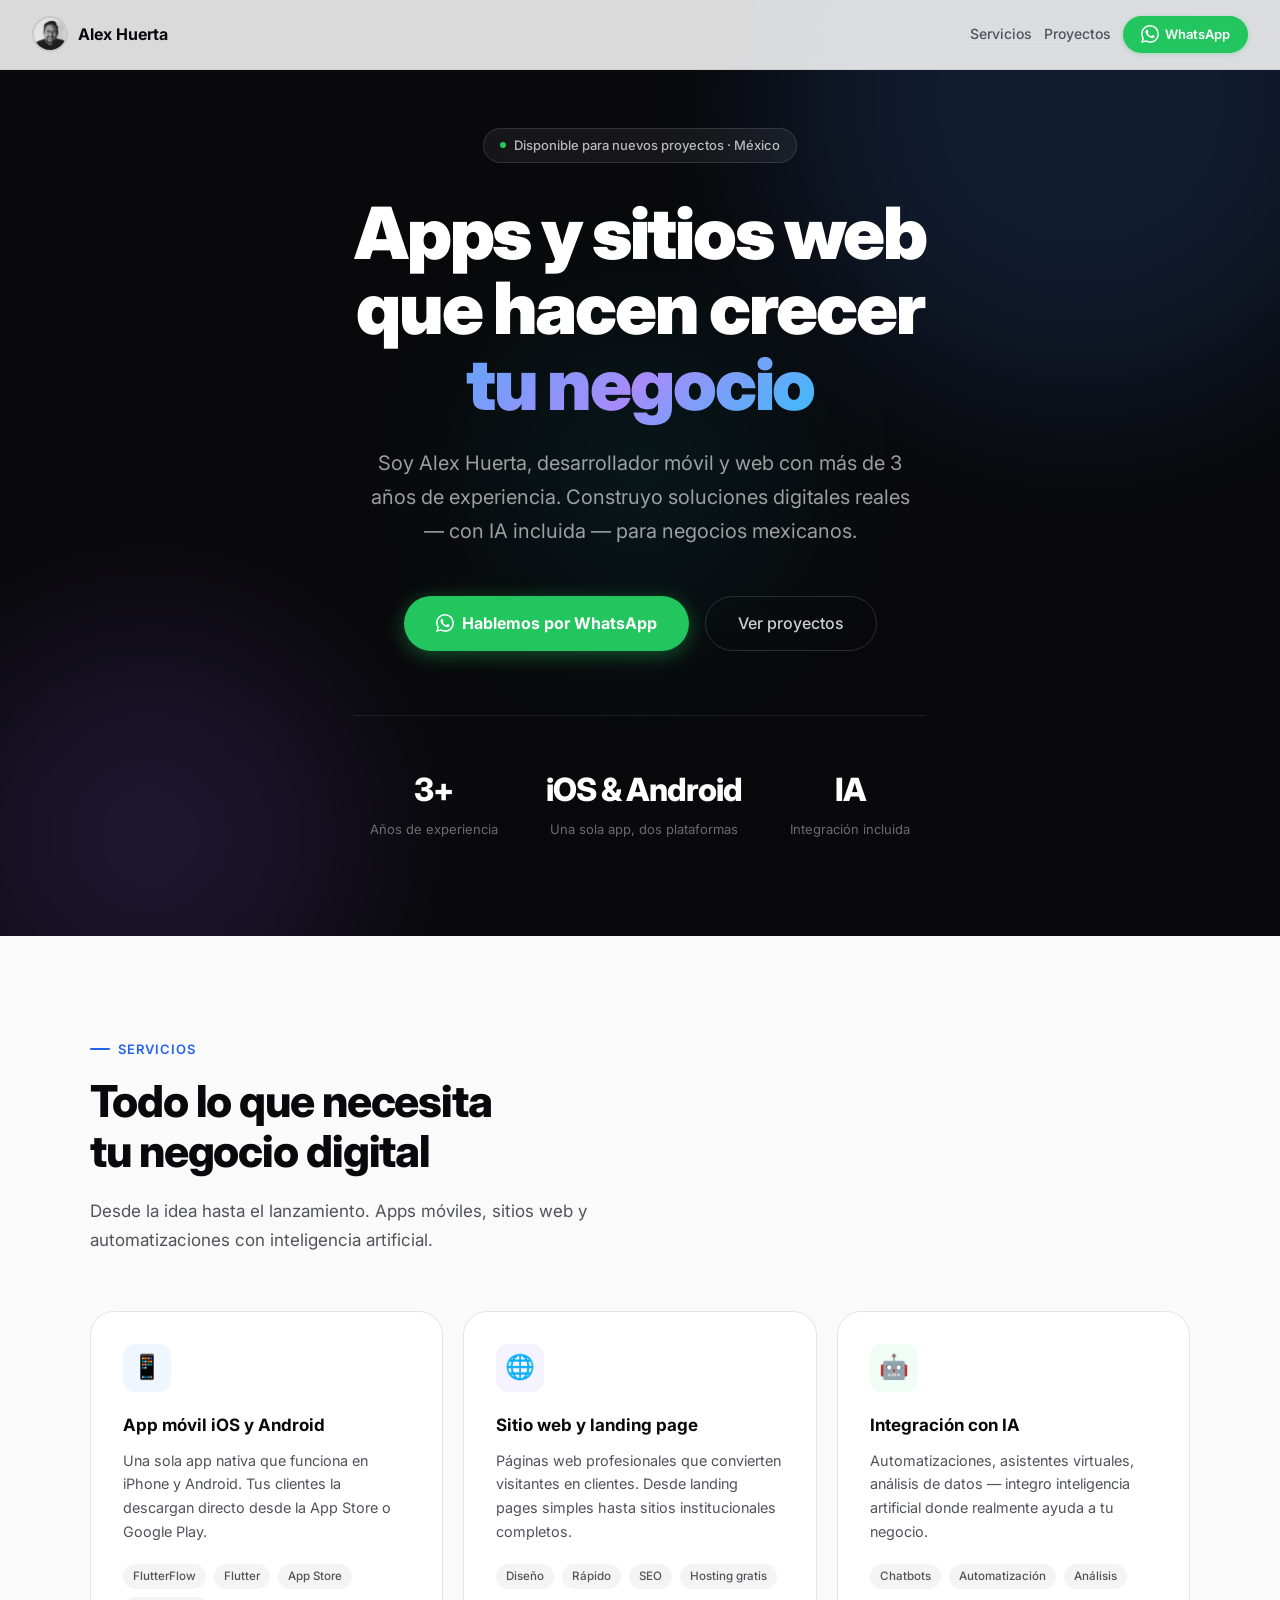
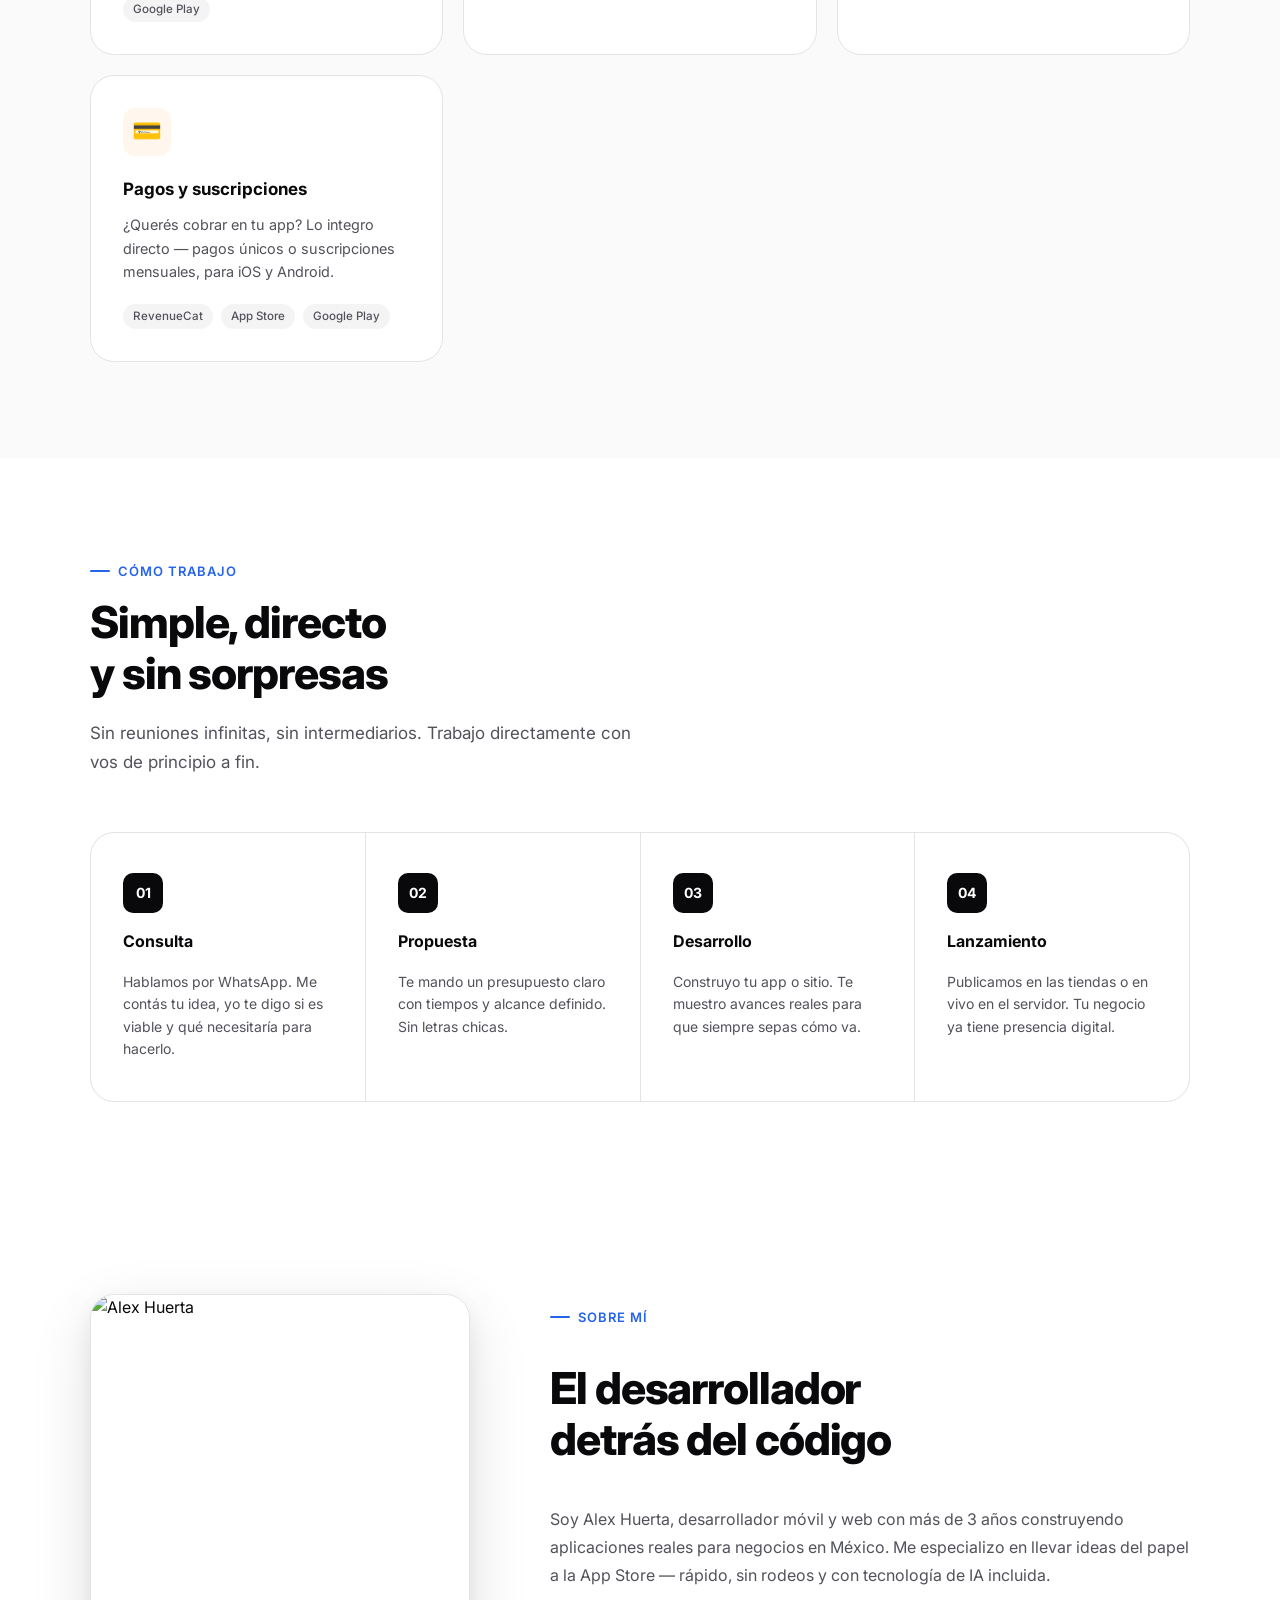
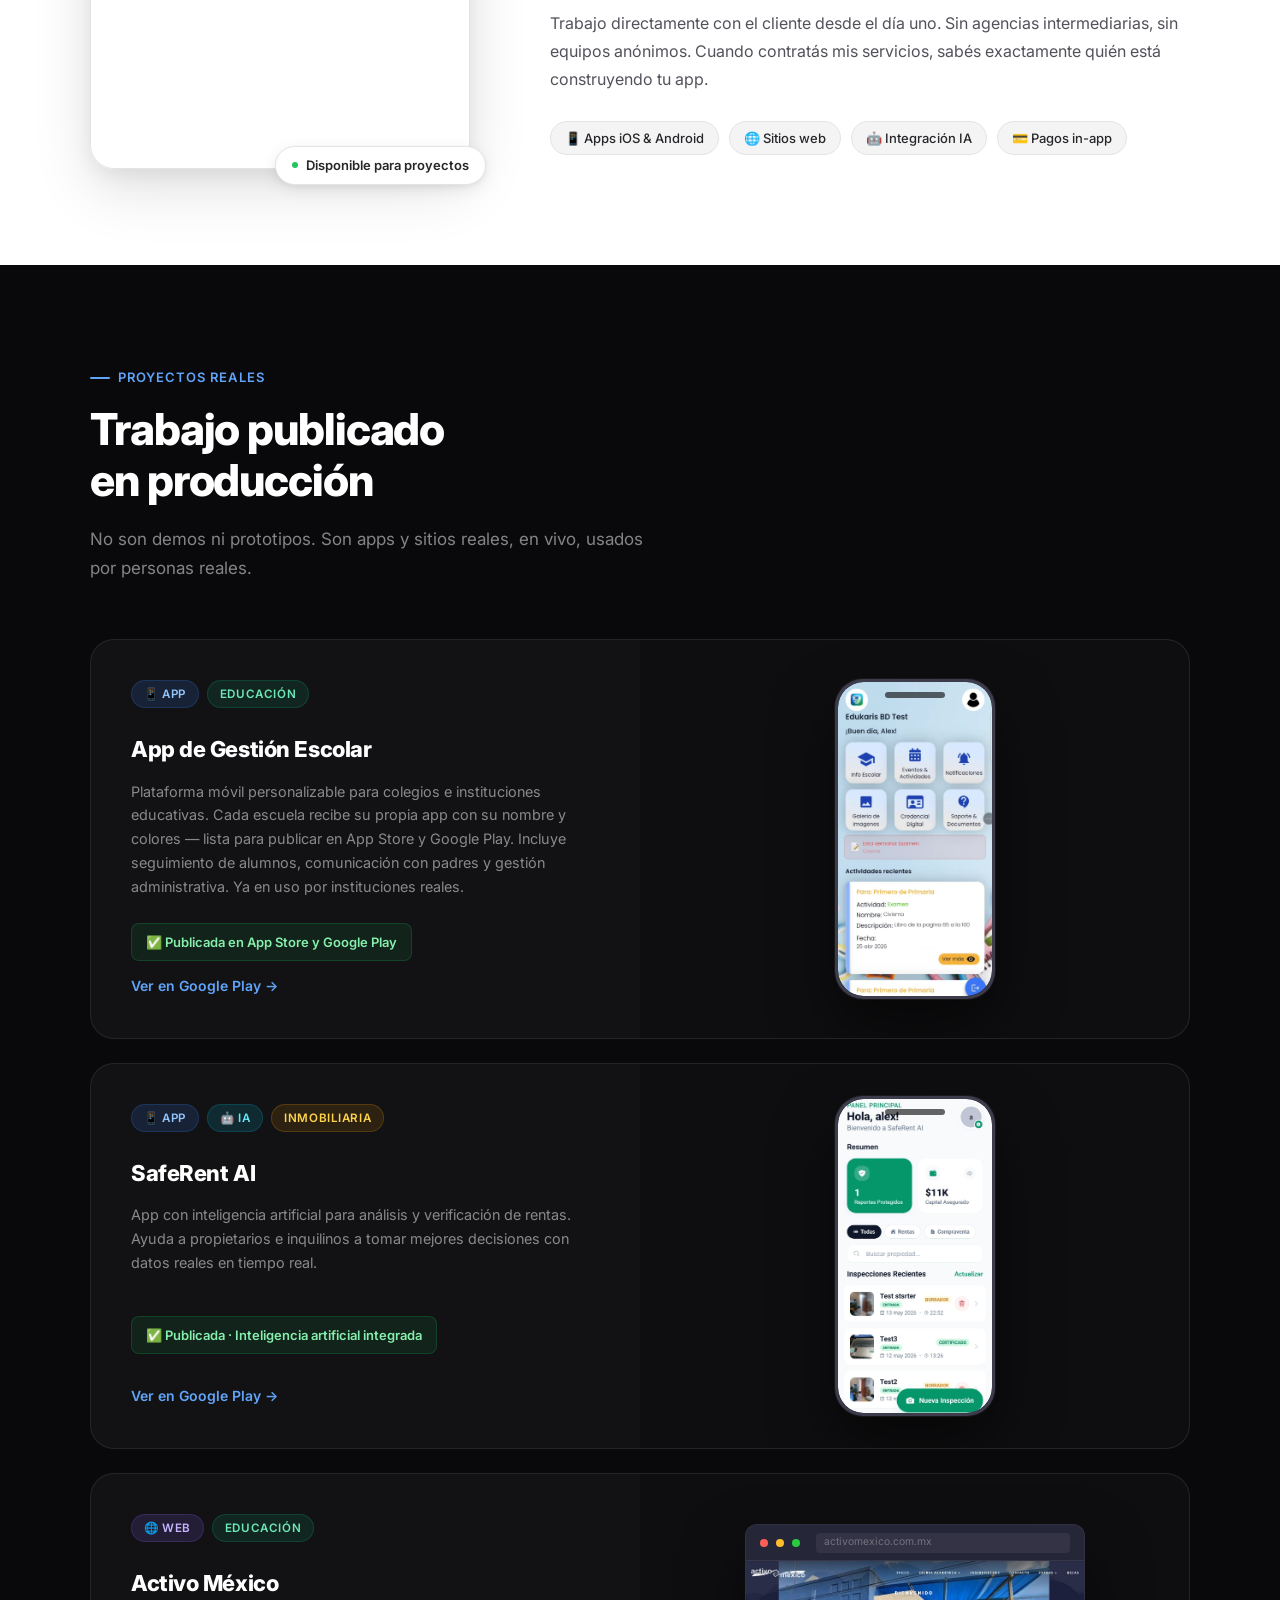
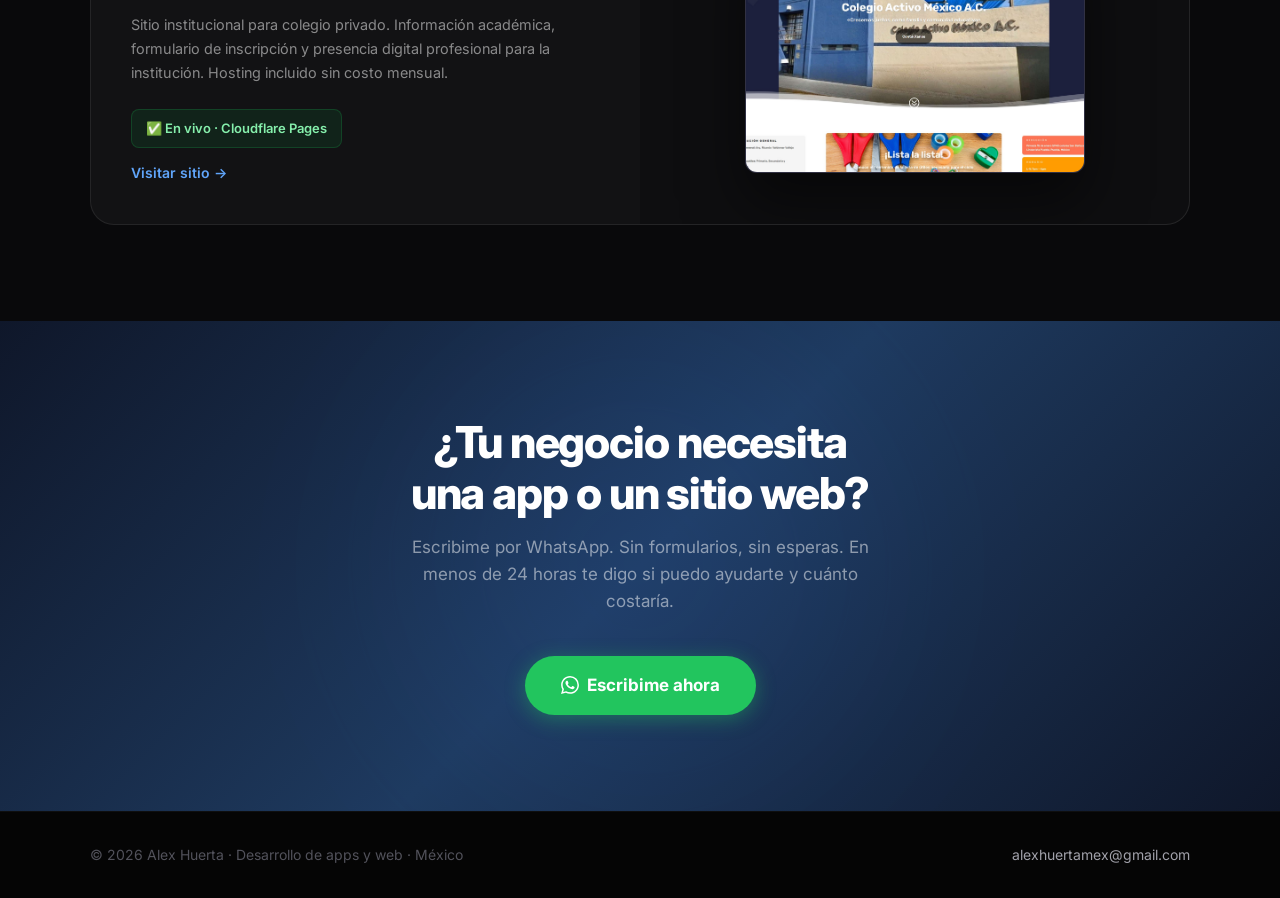
==== index.html @ 0a015691 "feat: landing page inicial" ====
<!DOCTYPE html>
<html lang="es">
<head>
  <meta charset="UTF-8">
  <meta name="viewport" content="width=device-width, initial-scale=1.0">
  <meta name="description" content="Alex Huerta — Desarrollo de apps móviles y sitios web para negocios en México. iOS, Android y web en semanas.">
  <title>Alex Huerta — Apps y Web para negocios</title>
  <link href="https://fonts.googleapis.com/css2?family=Inter:ital,wght@0,400;0,500;0,600;0,700;0,800;0,900;1,400&display=swap" rel="stylesheet">
  <style>
    *, *::before, *::after { box-sizing: border-box; margin: 0; padding: 0; }

    :root {
      --black: #09090b;
      --white: #ffffff;
      --gray-50: #fafafa;
      --gray-100: #f4f4f5;
      --gray-200: #e4e4e7;
      --gray-400: #a1a1aa;
      --gray-600: #52525b;
      --gray-800: #27272a;
      --blue: #2563eb;
      --blue-light: #3b82f6;
      --indigo: #4f46e5;
      --green: #16a34a;
      --green-light: #22c55e;
      --green-bg: #f0fdf4;
      --green-border: #bbf7d0;
      --radius-sm: 0.5rem;
      --radius: 1rem;
      --radius-lg: 1.5rem;
      --shadow-sm: 0 1px 3px rgba(0,0,0,0.06), 0 1px 2px rgba(0,0,0,0.04);
      --shadow: 0 4px 16px rgba(0,0,0,0.08), 0 2px 4px rgba(0,0,0,0.04);
      --shadow-lg: 0 20px 60px rgba(0,0,0,0.12), 0 8px 20px rgba(0,0,0,0.06);
    }

    html { scroll-behavior: smooth; }

    body {
      font-family: 'Inter', -apple-system, sans-serif;
      color: var(--black);
      background: var(--white);
      line-height: 1.6;
      -webkit-font-smoothing: antialiased;
    }

    /* ─── NAV ─── */
    nav {
      position: fixed; top: 0; left: 0; right: 0; z-index: 200;
      display: flex; justify-content: space-between; align-items: center;
      padding: 1rem 2rem;
      background: rgba(255,255,255,0.85);
      backdrop-filter: blur(20px);
      -webkit-backdrop-filter: blur(20px);
      border-bottom: 1px solid rgba(0,0,0,0.06);
      transition: box-shadow 0.3s;
    }
    nav.scrolled { box-shadow: var(--shadow); }
    .nav-brand {
      display: flex; align-items: center; gap: 0.625rem;
      text-decoration: none;
    }
    .nav-logo {
      width: 36px; height: 36px; border-radius: 50%;
      overflow: hidden; border: 2px solid rgba(0,0,0,0.08);
      flex-shrink: 0;
    }
    .nav-logo img { width: 100%; height: 100%; object-fit: cover; object-position: top center; display: block; }
    .nav-name { font-weight: 700; font-size: 1rem; color: var(--black); }
    .nav-actions { display: flex; align-items: center; gap: 0.75rem; }
    .nav-link { color: var(--gray-600); font-size: 0.875rem; font-weight: 500; text-decoration: none; }
    .nav-link:hover { color: var(--black); }
    .btn-wa {
      display: inline-flex; align-items: center; gap: 0.375rem;
      background: var(--green-light); color: white;
      padding: 0.5rem 1.125rem; border-radius: 999px;
      font-size: 0.8125rem; font-weight: 600;
      text-decoration: none; transition: all 0.2s;
      box-shadow: 0 1px 4px rgba(34,197,94,0.35);
    }
    .btn-wa:hover { background: var(--green); transform: translateY(-1px); box-shadow: 0 4px 12px rgba(34,197,94,0.4); }

    /* ─── HERO ─── */
    .hero {
      min-height: 100vh;
      display: flex; align-items: center; justify-content: center;
      padding: 8rem 2rem 6rem;
      background: var(--black);
      position: relative; overflow: hidden;
    }
    .hero-glow {
      position: absolute; border-radius: 50%; filter: blur(80px); opacity: 0.15; pointer-events: none;
    }
    .hero-glow-1 { width: 600px; height: 600px; background: #3b82f6; top: -200px; right: -100px; }
    .hero-glow-2 { width: 400px; height: 400px; background: #8b5cf6; bottom: -100px; left: -50px; }
    .hero-glow-3 { width: 300px; height: 300px; background: #06b6d4; top: 50%; left: 50%; transform: translate(-50%,-50%); opacity: 0.08; }

    .hero-inner {
      max-width: 860px; text-align: center;
      position: relative; z-index: 1;
    }
    .hero-badge {
      display: inline-flex; align-items: center; gap: 0.5rem;
      border: 1px solid rgba(255,255,255,0.12);
      background: rgba(255,255,255,0.06);
      padding: 0.375rem 1rem; border-radius: 999px;
      color: rgba(255,255,255,0.7); font-size: 0.8125rem; font-weight: 500;
      margin-bottom: 2rem; backdrop-filter: blur(10px);
    }
    .badge-dot { width: 6px; height: 6px; border-radius: 50%; background: var(--green-light); animation: pulse 2s infinite; }
    @keyframes pulse { 0%,100% { opacity: 1; } 50% { opacity: 0.4; } }

    .hero h1 {
      font-size: clamp(2.5rem, 6vw, 4.5rem);
      font-weight: 900; line-height: 1.05; letter-spacing: -0.03em;
      color: white; margin-bottom: 1.5rem;
    }
    .hero h1 .gradient-text {
      background: linear-gradient(135deg, #60a5fa 0%, #a78bfa 50%, #38bdf8 100%);
      -webkit-background-clip: text; -webkit-text-fill-color: transparent;
      background-clip: text;
    }
    .hero p {
      font-size: clamp(1rem, 2vw, 1.25rem);
      color: rgba(255,255,255,0.6); max-width: 560px; margin: 0 auto 3rem;
      line-height: 1.7;
    }
    .hero-cta {
      display: flex; gap: 1rem; justify-content: center; flex-wrap: wrap;
      margin-bottom: 4rem;
    }
    .btn-primary {
      display: inline-flex; align-items: center; gap: 0.5rem;
      background: var(--green-light); color: white;
      padding: 0.875rem 2rem; border-radius: 999px;
      font-size: 1rem; font-weight: 700;
      text-decoration: none; transition: all 0.2s;
      box-shadow: 0 4px 20px rgba(34,197,94,0.4);
    }
    .btn-primary:hover { background: var(--green); transform: translateY(-2px); box-shadow: 0 8px 30px rgba(34,197,94,0.5); }
    .btn-ghost {
      display: inline-flex; align-items: center; gap: 0.5rem;
      border: 1px solid rgba(255,255,255,0.15); color: rgba(255,255,255,0.8);
      padding: 0.875rem 2rem; border-radius: 999px;
      font-size: 1rem; font-weight: 500;
      text-decoration: none; transition: all 0.2s;
      backdrop-filter: blur(10px);
    }
    .btn-ghost:hover { border-color: rgba(255,255,255,0.4); color: white; }

    .hero-stats {
      display: flex; gap: 3rem; justify-content: center; flex-wrap: wrap;
      border-top: 1px solid rgba(255,255,255,0.08); padding-top: 3rem;
    }
    .stat { text-align: center; }
    .stat-number { font-size: 2rem; font-weight: 800; color: white; letter-spacing: -0.03em; }
    .stat-label { font-size: 0.8125rem; color: rgba(255,255,255,0.4); margin-top: 0.25rem; }

    /* ─── SECTIONS ─── */
    section { padding: 6rem 2rem; }
    .container { max-width: 1100px; margin: 0 auto; }
    .section-eyebrow {
      display: inline-flex; align-items: center; gap: 0.5rem;
      color: var(--blue); font-size: 0.8125rem; font-weight: 600;
      text-transform: uppercase; letter-spacing: 0.08em; margin-bottom: 1rem;
    }
    .section-eyebrow::before { content: ''; width: 20px; height: 2px; background: var(--blue); border-radius: 1px; }
    h2 {
      font-size: clamp(1.875rem, 3.5vw, 2.75rem);
      font-weight: 800; letter-spacing: -0.025em; line-height: 1.15;
      margin-bottom: 1.25rem; color: var(--black);
    }
    .section-lead { color: var(--gray-600); font-size: 1.0625rem; max-width: 560px; line-height: 1.7; }

    /* ─── SERVICES ─── */
    .services-bg { background: var(--gray-50); }
    .services-grid {
      display: grid; grid-template-columns: repeat(auto-fit, minmax(280px, 1fr));
      gap: 1.25rem; margin-top: 3.5rem;
    }
    .service-card {
      background: white; border: 1px solid var(--gray-200);
      border-radius: var(--radius-lg); padding: 2rem;
      transition: all 0.25s; position: relative; overflow: hidden;
    }
    .service-card::before {
      content: ''; position: absolute; top: 0; left: 0; right: 0; height: 3px;
      background: linear-gradient(90deg, var(--blue), var(--indigo));
      opacity: 0; transition: opacity 0.25s;
    }
    .service-card:hover { box-shadow: var(--shadow-lg); transform: translateY(-3px); border-color: transparent; }
    .service-card:hover::before { opacity: 1; }
    .service-icon {
      width: 48px; height: 48px; border-radius: 12px;
      display: flex; align-items: center; justify-content: center;
      font-size: 1.5rem; margin-bottom: 1.25rem;
    }
    .icon-blue { background: #eff6ff; }
    .icon-purple { background: #f5f3ff; }
    .icon-green { background: #f0fdf4; }
    .icon-orange { background: #fff7ed; }
    .service-card h3 { font-size: 1.0625rem; font-weight: 700; margin-bottom: 0.625rem; color: var(--black); }
    .service-card p { color: var(--gray-600); font-size: 0.9rem; line-height: 1.65; }
    .service-tags { display: flex; gap: 0.5rem; flex-wrap: wrap; margin-top: 1.25rem; }
    .tag {
      background: var(--gray-100); color: var(--gray-600);
      padding: 0.2rem 0.625rem; border-radius: 999px;
      font-size: 0.725rem; font-weight: 500;
    }

    /* ─── PROCESS ─── */
    .process-grid {
      display: grid; grid-template-columns: repeat(auto-fit, minmax(220px, 1fr));
      gap: 1px; background: var(--gray-200);
      border: 1px solid var(--gray-200); border-radius: var(--radius-lg);
      overflow: hidden; margin-top: 3.5rem;
    }
    .process-step {
      background: white; padding: 2.5rem 2rem;
      display: flex; flex-direction: column; gap: 1rem;
    }
    .step-number {
      width: 40px; height: 40px; border-radius: 10px;
      background: var(--black); color: white;
      display: flex; align-items: center; justify-content: center;
      font-size: 0.875rem; font-weight: 700;
    }
    .process-step h3 { font-size: 1rem; font-weight: 700; color: var(--black); }
    .process-step p { color: var(--gray-600); font-size: 0.875rem; line-height: 1.6; }

    /* ─── PROJECTS ─── */
    .projects-bg { background: var(--black); }
    .projects-bg .section-eyebrow { color: #60a5fa; }
    .projects-bg .section-eyebrow::before { background: #60a5fa; }
    .projects-bg h2 { color: white; }
    .projects-bg .section-lead { color: rgba(255,255,255,0.5); }

    .projects-grid {
      display: grid; gap: 1.5rem; margin-top: 3.5rem;
    }
    .project-card {
      background: rgba(255,255,255,0.04);
      border: 1px solid rgba(255,255,255,0.08);
      border-radius: var(--radius-lg);
      display: grid; grid-template-columns: 1fr 1fr;
      overflow: hidden; transition: all 0.3s;
      min-height: 320px;
    }
    .project-card:hover { background: rgba(255,255,255,0.06); border-color: rgba(255,255,255,0.14); transform: translateY(-2px); }
    .project-card.web { grid-template-columns: 1fr 1fr; }

    .project-info { padding: 2.5rem; display: flex; flex-direction: column; justify-content: space-between; }
    .project-meta { display: flex; gap: 0.5rem; align-items: center; margin-bottom: 1.5rem; flex-wrap: wrap; }
    .project-type {
      padding: 0.25rem 0.75rem; border-radius: 999px;
      font-size: 0.725rem; font-weight: 600; text-transform: uppercase; letter-spacing: 0.05em;
    }
    .type-app { background: rgba(59,130,246,0.15); color: #93c5fd; border: 1px solid rgba(59,130,246,0.2); }
    .type-web { background: rgba(139,92,246,0.15); color: #c4b5fd; border: 1px solid rgba(139,92,246,0.2); }
    .type-ai { background: rgba(6,182,212,0.15); color: #67e8f9; border: 1px solid rgba(6,182,212,0.2); }
    .project-info h3 { font-size: 1.375rem; font-weight: 800; color: white; margin-bottom: 0.75rem; letter-spacing: -0.02em; }
    .project-info p { color: rgba(255,255,255,0.5); font-size: 0.9rem; line-height: 1.65; flex: 1; }
    .project-result {
      display: inline-flex; align-items: center; gap: 0.5rem;
      background: rgba(22,163,74,0.12); border: 1px solid rgba(22,163,74,0.25);
      border-radius: var(--radius-sm); padding: 0.5rem 0.875rem;
      color: #86efac; font-size: 0.8125rem; font-weight: 600; margin-top: 1.5rem;
      align-self: flex-start;
    }

    /* Phone mockup */
    .mockup-container {
      display: flex; align-items: center; justify-content: center;
      padding: 2rem; background: rgba(0,0,0,0.2);
    }
    .phone-mockup {
      width: 160px; height: 320px;
      background: #1a1a2e; border-radius: 28px;
      border: 3px solid rgba(255,255,255,0.15);
      box-shadow: 0 0 0 1px rgba(255,255,255,0.05), 0 30px 60px rgba(0,0,0,0.5), inset 0 1px 0 rgba(255,255,255,0.1);
      position: relative; overflow: hidden;
    }
    .phone-notch {
      position: absolute; top: 10px; left: 50%; transform: translateX(-50%);
      width: 60px; height: 6px; background: rgba(0,0,0,0.6);
      border-radius: 3px; z-index: 2;
    }
    .phone-screen {
      width: 100%; height: 100%; border-radius: 26px;
      object-fit: cover; display: block;
    }
    .phone-screen-placeholder {
      width: 100%; height: 100%;
      background: linear-gradient(180deg, #1e3a8a 0%, #1e40af 50%, #1d4ed8 100%);
      display: flex; align-items: center; justify-content: center;
      flex-direction: column; gap: 0.5rem; color: rgba(255,255,255,0.3); font-size: 0.75rem;
    }

    .project-link {
      display: inline-flex; align-items: center;
      color: #60a5fa; font-size: 0.875rem; font-weight: 600;
      text-decoration: none; margin-top: 0.875rem;
      transition: color 0.2s;
    }
    .project-link:hover { color: #93c5fd; }
    .project-links-row { display: flex; gap: 1.25rem; flex-wrap: wrap; }

    /* Browser mockup */
    .browser-mockup {
      width: 100%; max-width: 340px;
      background: #1a1a2e; border-radius: 12px;
      border: 1px solid rgba(255,255,255,0.1);
      box-shadow: 0 30px 60px rgba(0,0,0,0.5);
      overflow: hidden;
    }
    .browser-bar {
      height: 36px; background: rgba(255,255,255,0.05);
      border-bottom: 1px solid rgba(255,255,255,0.08);
      display: flex; align-items: center; padding: 0 0.875rem; gap: 0.5rem;
    }
    .browser-dot { width: 8px; height: 8px; border-radius: 50%; }
    .browser-dot:nth-child(1) { background: #ff5f57; }
    .browser-dot:nth-child(2) { background: #ffbd2e; }
    .browser-dot:nth-child(3) { background: #28ca40; }
    .browser-url {
      flex: 1; margin-left: 0.5rem; height: 20px;
      background: rgba(255,255,255,0.06); border-radius: 4px;
      display: flex; align-items: center; padding: 0 0.5rem;
      color: rgba(255,255,255,0.3); font-size: 0.65rem;
    }
    .browser-screen {
      width: 100%; aspect-ratio: 16/10;
      object-fit: cover; display: block;
    }
    .browser-screen-placeholder {
      width: 100%; aspect-ratio: 16/10;
      background: linear-gradient(180deg, #1e3a5f 0%, #1e40af 100%);
      display: flex; align-items: center; justify-content: center;
      color: rgba(255,255,255,0.2); font-size: 0.75rem;
    }

    /* ─── CTA ─── */
    .cta-section {
      background: linear-gradient(135deg, #0f172a 0%, #1e3a5f 50%, #0f172a 100%);
      text-align: center; position: relative; overflow: hidden;
    }
    .cta-inner { position: relative; z-index: 1; }
    .cta-section h2 { color: white; margin-bottom: 1rem; }
    .cta-section p { color: rgba(255,255,255,0.5); font-size: 1.0625rem; max-width: 480px; margin: 0 auto 2.5rem; }
    .cta-glow { position: absolute; width: 500px; height: 500px; border-radius: 50%; background: #3b82f6; filter: blur(100px); opacity: 0.08; top: 50%; left: 50%; transform: translate(-50%,-50%); }

    /* ─── FOOTER ─── */
    footer {
      background: #050505; color: var(--gray-600);
      text-align: center; padding: 2rem;
      font-size: 0.875rem; border-top: 1px solid rgba(255,255,255,0.04);
    }
    footer a { color: var(--gray-400); text-decoration: none; transition: color 0.2s; }
    footer a:hover { color: white; }
    .footer-inner { display: flex; justify-content: space-between; align-items: center; max-width: 1100px; margin: 0 auto; flex-wrap: wrap; gap: 1rem; }

    /* SVG icon */
    /* ─── ABOUT ─── */
    .about-grid {
      display: grid; grid-template-columns: 380px 1fr;
      gap: 5rem; align-items: center;
    }
    .about-photo-wrap { position: relative; }
    .about-photo-frame {
      border-radius: var(--radius-lg); overflow: hidden;
      aspect-ratio: 4/5;
      box-shadow: var(--shadow-lg);
      border: 1px solid var(--gray-200);
    }
    .about-photo { width: 100%; height: 100%; object-fit: cover; object-position: top center; display: block; }
    .about-badge {
      position: absolute; bottom: -1rem; right: -1rem;
      background: white; border: 1px solid var(--gray-200);
      border-radius: 999px; padding: 0.5rem 1rem;
      font-size: 0.8125rem; font-weight: 600; color: var(--gray-800);
      box-shadow: var(--shadow);
      display: flex; align-items: center; gap: 0.5rem;
    }
    .about-content { display: flex; flex-direction: column; gap: 1.25rem; }
    .about-text { color: var(--gray-600); font-size: 1rem; line-height: 1.75; }
    .about-chips { display: flex; gap: 0.625rem; flex-wrap: wrap; margin-top: 0.5rem; }
    .chip {
      background: var(--gray-100); color: var(--gray-800);
      padding: 0.375rem 0.875rem; border-radius: 999px;
      font-size: 0.8125rem; font-weight: 500;
      border: 1px solid var(--gray-200);
    }

    .wa-icon { width: 18px; height: 18px; fill: currentColor; flex-shrink: 0; }
    .arrow-icon { width: 16px; height: 16px; }

    @media (max-width: 768px) {
      nav { padding: 0.875rem 1rem; }
      .nav-link { display: none; }
      .project-card, .project-card.web { grid-template-columns: 1fr; }
      .mockup-container { padding: 2rem; min-height: 220px; }
      .phone-mockup { width: 120px; height: 240px; }
      section { padding: 4rem 1.25rem; }
      .hero { padding: 6rem 1.25rem 4rem; }
      .hero-stats { gap: 2rem; }
      .about-grid { grid-template-columns: 1fr; gap: 2.5rem; }
      .about-photo-frame { max-width: 280px; margin: 0 auto; }
      .about-badge { right: 0; }
      .footer-inner { justify-content: center; text-align: center; }
    }
  </style>
</head>
<body>

  <!-- NAV -->
  <nav id="navbar">
    <a href="#" class="nav-brand">
      <div class="nav-logo"><img src="img/alex.JPG" alt="Alex Huerta"></div>
      <span class="nav-name">Alex Huerta</span>
    </a>
    <div class="nav-actions">
      <a href="#servicios" class="nav-link">Servicios</a>
      <a href="#proyectos" class="nav-link">Proyectos</a>
      <a href="https://wa.me/522218821082?text=Hola%20Alex%2C%20me%20interesa%20una%20app%20para%20mi%20negocio" target="_blank" class="btn-wa">
        <svg class="wa-icon" viewBox="0 0 24 24"><path d="M17.472 14.382c-.297-.149-1.758-.867-2.03-.967-.273-.099-.471-.148-.67.15-.197.297-.767.966-.94 1.164-.173.199-.347.223-.644.075-.297-.15-1.255-.463-2.39-1.475-.883-.788-1.48-1.761-1.653-2.059-.173-.297-.018-.458.13-.606.134-.133.298-.347.446-.52.149-.174.198-.298.298-.497.099-.198.05-.371-.025-.52-.075-.149-.669-1.612-.916-2.207-.242-.579-.487-.5-.669-.51-.173-.008-.371-.01-.57-.01-.198 0-.52.074-.792.372-.272.297-1.04 1.016-1.04 2.479 0 1.462 1.065 2.875 1.213 3.074.149.198 2.096 3.2 5.077 4.487.709.306 1.262.489 1.694.625.712.227 1.36.195 1.871.118.571-.085 1.758-.719 2.006-1.413.248-.694.248-1.289.173-1.413-.074-.124-.272-.198-.57-.347m-5.421 7.403h-.004a9.87 9.87 0 01-5.031-1.378l-.361-.214-3.741.982.998-3.648-.235-.374a9.86 9.86 0 01-1.51-5.26c.001-5.45 4.436-9.884 9.888-9.884 2.64 0 5.122 1.03 6.988 2.898a9.825 9.825 0 012.893 6.994c-.003 5.45-4.437 9.884-9.885 9.884m8.413-18.297A11.815 11.815 0 0012.05 0C5.495 0 .16 5.335.157 11.892c0 2.096.547 4.142 1.588 5.945L.057 24l6.305-1.654a11.882 11.882 0 005.683 1.448h.005c6.554 0 11.89-5.335 11.893-11.893a11.821 11.821 0 00-3.48-8.413z"/></svg>
        WhatsApp
      </a>
    </div>
  </nav>

  <!-- HERO -->
  <section class="hero">
    <div class="hero-glow hero-glow-1"></div>
    <div class="hero-glow hero-glow-2"></div>
    <div class="hero-glow hero-glow-3"></div>
    <div class="hero-inner">
      <div class="hero-badge">
        <span class="badge-dot"></span>
        Disponible para nuevos proyectos · México
      </div>
      <h1>
        Apps y sitios web<br>
        que hacen crecer<br>
        <span class="gradient-text">tu negocio</span>
      </h1>
      <p>Soy Alex Huerta, desarrollador móvil y web con más de 3 años de experiencia. Construyo soluciones digitales reales — con IA incluida — para negocios mexicanos.</p>
      <div class="hero-cta">
        <a href="https://wa.me/522218821082?text=Hola%20Alex%2C%20me%20interesa%20una%20app%20para%20mi%20negocio" target="_blank" class="btn-primary">
          <svg class="wa-icon" viewBox="0 0 24 24"><path d="M17.472 14.382c-.297-.149-1.758-.867-2.03-.967-.273-.099-.471-.148-.67.15-.197.297-.767.966-.94 1.164-.173.199-.347.223-.644.075-.297-.15-1.255-.463-2.39-1.475-.883-.788-1.48-1.761-1.653-2.059-.173-.297-.018-.458.13-.606.134-.133.298-.347.446-.52.149-.174.198-.298.298-.497.099-.198.05-.371-.025-.52-.075-.149-.669-1.612-.916-2.207-.242-.579-.487-.5-.669-.51-.173-.008-.371-.01-.57-.01-.198 0-.52.074-.792.372-.272.297-1.04 1.016-1.04 2.479 0 1.462 1.065 2.875 1.213 3.074.149.198 2.096 3.2 5.077 4.487.709.306 1.262.489 1.694.625.712.227 1.36.195 1.871.118.571-.085 1.758-.719 2.006-1.413.248-.694.248-1.289.173-1.413-.074-.124-.272-.198-.57-.347m-5.421 7.403h-.004a9.87 9.87 0 01-5.031-1.378l-.361-.214-3.741.982.998-3.648-.235-.374a9.86 9.86 0 01-1.51-5.26c.001-5.45 4.436-9.884 9.888-9.884 2.64 0 5.122 1.03 6.988 2.898a9.825 9.825 0 012.893 6.994c-.003 5.45-4.437 9.884-9.885 9.884m8.413-18.297A11.815 11.815 0 0012.05 0C5.495 0 .16 5.335.157 11.892c0 2.096.547 4.142 1.588 5.945L.057 24l6.305-1.654a11.882 11.882 0 005.683 1.448h.005c6.554 0 11.89-5.335 11.893-11.893a11.821 11.821 0 00-3.48-8.413z"/></svg>
          Hablemos por WhatsApp
        </a>
        <a href="#proyectos" class="btn-ghost">Ver proyectos</a>
      </div>
      <div class="hero-stats">
        <div class="stat">
          <div class="stat-number">3+</div>
          <div class="stat-label">Años de experiencia</div>
        </div>
        <div class="stat">
          <div class="stat-number">iOS & Android</div>
          <div class="stat-label">Una sola app, dos plataformas</div>
        </div>
        <div class="stat">
          <div class="stat-number">IA</div>
          <div class="stat-label">Integración incluida</div>
        </div>
      </div>
    </div>
  </section>

  <!-- SERVICES -->
  <section class="services-bg" id="servicios">
    <div class="container">
      <p class="section-eyebrow">Servicios</p>
      <h2>Todo lo que necesita<br>tu negocio digital</h2>
      <p class="section-lead">Desde la idea hasta el lanzamiento. Apps móviles, sitios web y automatizaciones con inteligencia artificial.</p>
      <div class="services-grid">
        <div class="service-card">
          <div class="service-icon icon-blue">📱</div>
          <h3>App móvil iOS y Android</h3>
          <p>Una sola app nativa que funciona en iPhone y Android. Tus clientes la descargan directo desde la App Store o Google Play.</p>
          <div class="service-tags">
            <span class="tag">FlutterFlow</span>
            <span class="tag">Flutter</span>
            <span class="tag">App Store</span>
            <span class="tag">Google Play</span>
          </div>
        </div>
        <div class="service-card">
          <div class="service-icon icon-purple">🌐</div>
          <h3>Sitio web y landing page</h3>
          <p>Páginas web profesionales que convierten visitantes en clientes. Desde landing pages simples hasta sitios institucionales completos.</p>
          <div class="service-tags">
            <span class="tag">Diseño</span>
            <span class="tag">Rápido</span>
            <span class="tag">SEO</span>
            <span class="tag">Hosting gratis</span>
          </div>
        </div>
        <div class="service-card">
          <div class="service-icon icon-green">🤖</div>
          <h3>Integración con IA</h3>
          <p>Automatizaciones, asistentes virtuales, análisis de datos — integro inteligencia artificial donde realmente ayuda a tu negocio.</p>
          <div class="service-tags">
            <span class="tag">Chatbots</span>
            <span class="tag">Automatización</span>
            <span class="tag">Análisis</span>
          </div>
        </div>
        <div class="service-card">
          <div class="service-icon icon-orange">💳</div>
          <h3>Pagos y suscripciones</h3>
          <p>¿Querés cobrar en tu app? Lo integro directo — pagos únicos o suscripciones mensuales, para iOS y Android.</p>
          <div class="service-tags">
            <span class="tag">RevenueCat</span>
            <span class="tag">App Store</span>
            <span class="tag">Google Play</span>
          </div>
        </div>
      </div>
    </div>
  </section>

  <!-- PROCESS -->
  <section>
    <div class="container">
      <p class="section-eyebrow">Cómo trabajo</p>
      <h2>Simple, directo<br>y sin sorpresas</h2>
      <p class="section-lead">Sin reuniones infinitas, sin intermediarios. Trabajo directamente con vos de principio a fin.</p>
      <div class="process-grid">
        <div class="process-step">
          <div class="step-number">01</div>
          <h3>Consulta</h3>
          <p>Hablamos por WhatsApp. Me contás tu idea, yo te digo si es viable y qué necesitaría para hacerlo.</p>
        </div>
        <div class="process-step">
          <div class="step-number">02</div>
          <h3>Propuesta</h3>
          <p>Te mando un presupuesto claro con tiempos y alcance definido. Sin letras chicas.</p>
        </div>
        <div class="process-step">
          <div class="step-number">03</div>
          <h3>Desarrollo</h3>
          <p>Construyo tu app o sitio. Te muestro avances reales para que siempre sepas cómo va.</p>
        </div>
        <div class="process-step">
          <div class="step-number">04</div>
          <h3>Lanzamiento</h3>
          <p>Publicamos en las tiendas o en vivo en el servidor. Tu negocio ya tiene presencia digital.</p>
        </div>
      </div>
    </div>
  </section>

  <!-- ABOUT -->
  <section>
    <div class="container">
      <div class="about-grid">
        <div class="about-photo-wrap">
          <div class="about-photo-frame">
            <img src="img/alex.jpg" alt="Alex Huerta" class="about-photo">
          </div>
          <div class="about-badge">
            <span class="badge-dot" style="background:#22c55e;animation:pulse 2s infinite;"></span>
            Disponible para proyectos
          </div>
        </div>
        <div class="about-content">
          <p class="section-eyebrow">Sobre mí</p>
          <h2>El desarrollador<br>detrás del código</h2>
          <p class="about-text">Soy Alex Huerta, desarrollador móvil y web con más de 3 años construyendo aplicaciones reales para negocios en México. Me especializo en llevar ideas del papel a la App Store — rápido, sin rodeos y con tecnología de IA incluida.</p>
          <p class="about-text">Trabajo directamente con el cliente desde el día uno. Sin agencias intermediarias, sin equipos anónimos. Cuando contratás mis servicios, sabés exactamente quién está construyendo tu app.</p>
          <div class="about-chips">
            <span class="chip">📱 Apps iOS & Android</span>
            <span class="chip">🌐 Sitios web</span>
            <span class="chip">🤖 Integración IA</span>
            <span class="chip">💳 Pagos in-app</span>
          </div>
        </div>
      </div>
    </div>
  </section>

  <!-- PROJECTS -->
  <section class="projects-bg" id="proyectos">
    <div class="container">
      <p class="section-eyebrow">Proyectos reales</p>
      <h2>Trabajo publicado<br>en producción</h2>
      <p class="section-lead">No son demos ni prototipos. Son apps y sitios reales, en vivo, usados por personas reales.</p>

      <div class="projects-grid">

        <!-- App Escolar -->
        <div class="project-card">
          <div class="project-info">
            <div>
              <div class="project-meta">
                <span class="project-type type-app">📱 App</span>
                <span class="project-type" style="background:rgba(16,185,129,0.12);color:#6ee7b7;border:1px solid rgba(16,185,129,0.2);">Educación</span>
              </div>
              <h3>App de Gestión Escolar</h3>
              <p>Plataforma móvil personalizable para colegios e instituciones educativas. Cada escuela recibe su propia app con su nombre y colores — lista para publicar en App Store y Google Play. Incluye seguimiento de alumnos, comunicación con padres y gestión administrativa. Ya en uso por instituciones reales.</p>
            </div>
            <div class="project-result">✅ Publicada en App Store y Google Play</div>
            <a href="https://play.google.com/store/apps/details?id=com.mycompany.activomex" target="_blank" class="project-link">Ver en Google Play →</a>
          </div>
          <div class="mockup-container">
            <div class="phone-mockup">
              <div class="phone-notch"></div>
              <img src="img/edukaris.jpeg" alt="App Gestión Escolar" class="phone-screen" onerror="this.style.display='none'; this.nextElementSibling.style.display='flex';">
              <div class="phone-screen-placeholder" style="display:none;">📱<br>App Escolar</div>
            </div>
          </div>
        </div>

        <!-- SafeRent AI -->
        <div class="project-card">
          <div class="project-info">
            <div>
              <div class="project-meta">
                <span class="project-type type-app">📱 App</span>
                <span class="project-type type-ai">🤖 IA</span>
                <span class="project-type" style="background:rgba(245,158,11,0.12);color:#fcd34d;border:1px solid rgba(245,158,11,0.2);">Inmobiliaria</span>
              </div>
              <h3>SafeRent AI</h3>
              <p>App con inteligencia artificial para análisis y verificación de rentas. Ayuda a propietarios e inquilinos a tomar mejores decisiones con datos reales en tiempo real.</p>
            </div>
            <div class="project-result">✅ Publicada · Inteligencia artificial integrada</div>
            <a href="https://play.google.com/store/apps/details?id=com.saferentai.app" target="_blank" class="project-link">Ver en Google Play →</a>
          </div>
          <div class="mockup-container">
            <div class="phone-mockup">
              <div class="phone-notch"></div>
              <img src="img/saferentai.jpeg" alt="SafeRent AI" class="phone-screen" onerror="this.style.display='none'; this.nextElementSibling.style.display='flex';">
              <div class="phone-screen-placeholder" style="display:none;">📱<br>SafeRent AI</div>
            </div>
          </div>
        </div>

        <!-- Activo México -->
        <div class="project-card web">
          <div class="project-info">
            <div>
              <div class="project-meta">
                <span class="project-type type-web">🌐 Web</span>
                <span class="project-type" style="background:rgba(16,185,129,0.12);color:#6ee7b7;border:1px solid rgba(16,185,129,0.2);">Educación</span>
              </div>
              <h3>Activo México</h3>
              <p>Sitio institucional para colegio privado. Información académica, formulario de inscripción y presencia digital profesional para la institución. Hosting incluido sin costo mensual.</p>
            </div>
            <div class="project-result">✅ En vivo · Cloudflare Pages</div>
            <a href="https://www.activomexico.com.mx/" target="_blank" class="project-link">Visitar sitio →</a>
          </div>
          <div class="mockup-container">
            <div class="browser-mockup">
              <div class="browser-bar">
                <div class="browser-dot"></div>
                <div class="browser-dot"></div>
                <div class="browser-dot"></div>
                <div class="browser-url">activomexico.com.mx</div>
              </div>
              <img src="img/webactivomex.jpeg" alt="Activo México" class="browser-screen" onerror="this.style.display='none'; this.nextElementSibling.style.display='flex';">
              <div class="browser-screen-placeholder" style="display:none;">🌐 activomexico.com.mx</div>
            </div>
          </div>
        </div>

      </div>
    </div>
  </section>

  <!-- CTA -->
  <section class="cta-section">
    <div class="cta-glow"></div>
    <div class="container cta-inner">
      <h2>¿Tu negocio necesita<br>una app o un sitio web?</h2>
      <p>Escribime por WhatsApp. Sin formularios, sin esperas. En menos de 24 horas te digo si puedo ayudarte y cuánto costaría.</p>
      <a href="https://wa.me/522218821082?text=Hola%20Alex%2C%20me%20interesa%20una%20app%20para%20mi%20negocio" target="_blank" class="btn-primary" style="font-size:1.0625rem; padding:1rem 2.25rem;">
        <svg class="wa-icon" viewBox="0 0 24 24"><path d="M17.472 14.382c-.297-.149-1.758-.867-2.03-.967-.273-.099-.471-.148-.67.15-.197.297-.767.966-.94 1.164-.173.199-.347.223-.644.075-.297-.15-1.255-.463-2.39-1.475-.883-.788-1.48-1.761-1.653-2.059-.173-.297-.018-.458.13-.606.134-.133.298-.347.446-.52.149-.174.198-.298.298-.497.099-.198.05-.371-.025-.52-.075-.149-.669-1.612-.916-2.207-.242-.579-.487-.5-.669-.51-.173-.008-.371-.01-.57-.01-.198 0-.52.074-.792.372-.272.297-1.04 1.016-1.04 2.479 0 1.462 1.065 2.875 1.213 3.074.149.198 2.096 3.2 5.077 4.487.709.306 1.262.489 1.694.625.712.227 1.36.195 1.871.118.571-.085 1.758-.719 2.006-1.413.248-.694.248-1.289.173-1.413-.074-.124-.272-.198-.57-.347m-5.421 7.403h-.004a9.87 9.87 0 01-5.031-1.378l-.361-.214-3.741.982.998-3.648-.235-.374a9.86 9.86 0 01-1.51-5.26c.001-5.45 4.436-9.884 9.888-9.884 2.64 0 5.122 1.03 6.988 2.898a9.825 9.825 0 012.893 6.994c-.003 5.45-4.437 9.884-9.885 9.884m8.413-18.297A11.815 11.815 0 0012.05 0C5.495 0 .16 5.335.157 11.892c0 2.096.547 4.142 1.588 5.945L.057 24l6.305-1.654a11.882 11.882 0 005.683 1.448h.005c6.554 0 11.89-5.335 11.893-11.893a11.821 11.821 0 00-3.48-8.413z"/></svg>
        Escribime ahora
      </a>
    </div>
  </section>

  <!-- FOOTER -->
  <footer>
    <div class="footer-inner">
      <span>© 2026 Alex Huerta · Desarrollo de apps y web · México</span>
      <a href="mailto:alexhuertamex@gmail.com">alexhuertamex@gmail.com</a>
    </div>
  </footer>

  <script>
    const navbar = document.getElementById('navbar');
    window.addEventListener('scroll', () => {
      navbar.classList.toggle('scrolled', window.scrollY > 20);
    });
  </script>

</body>
</html>
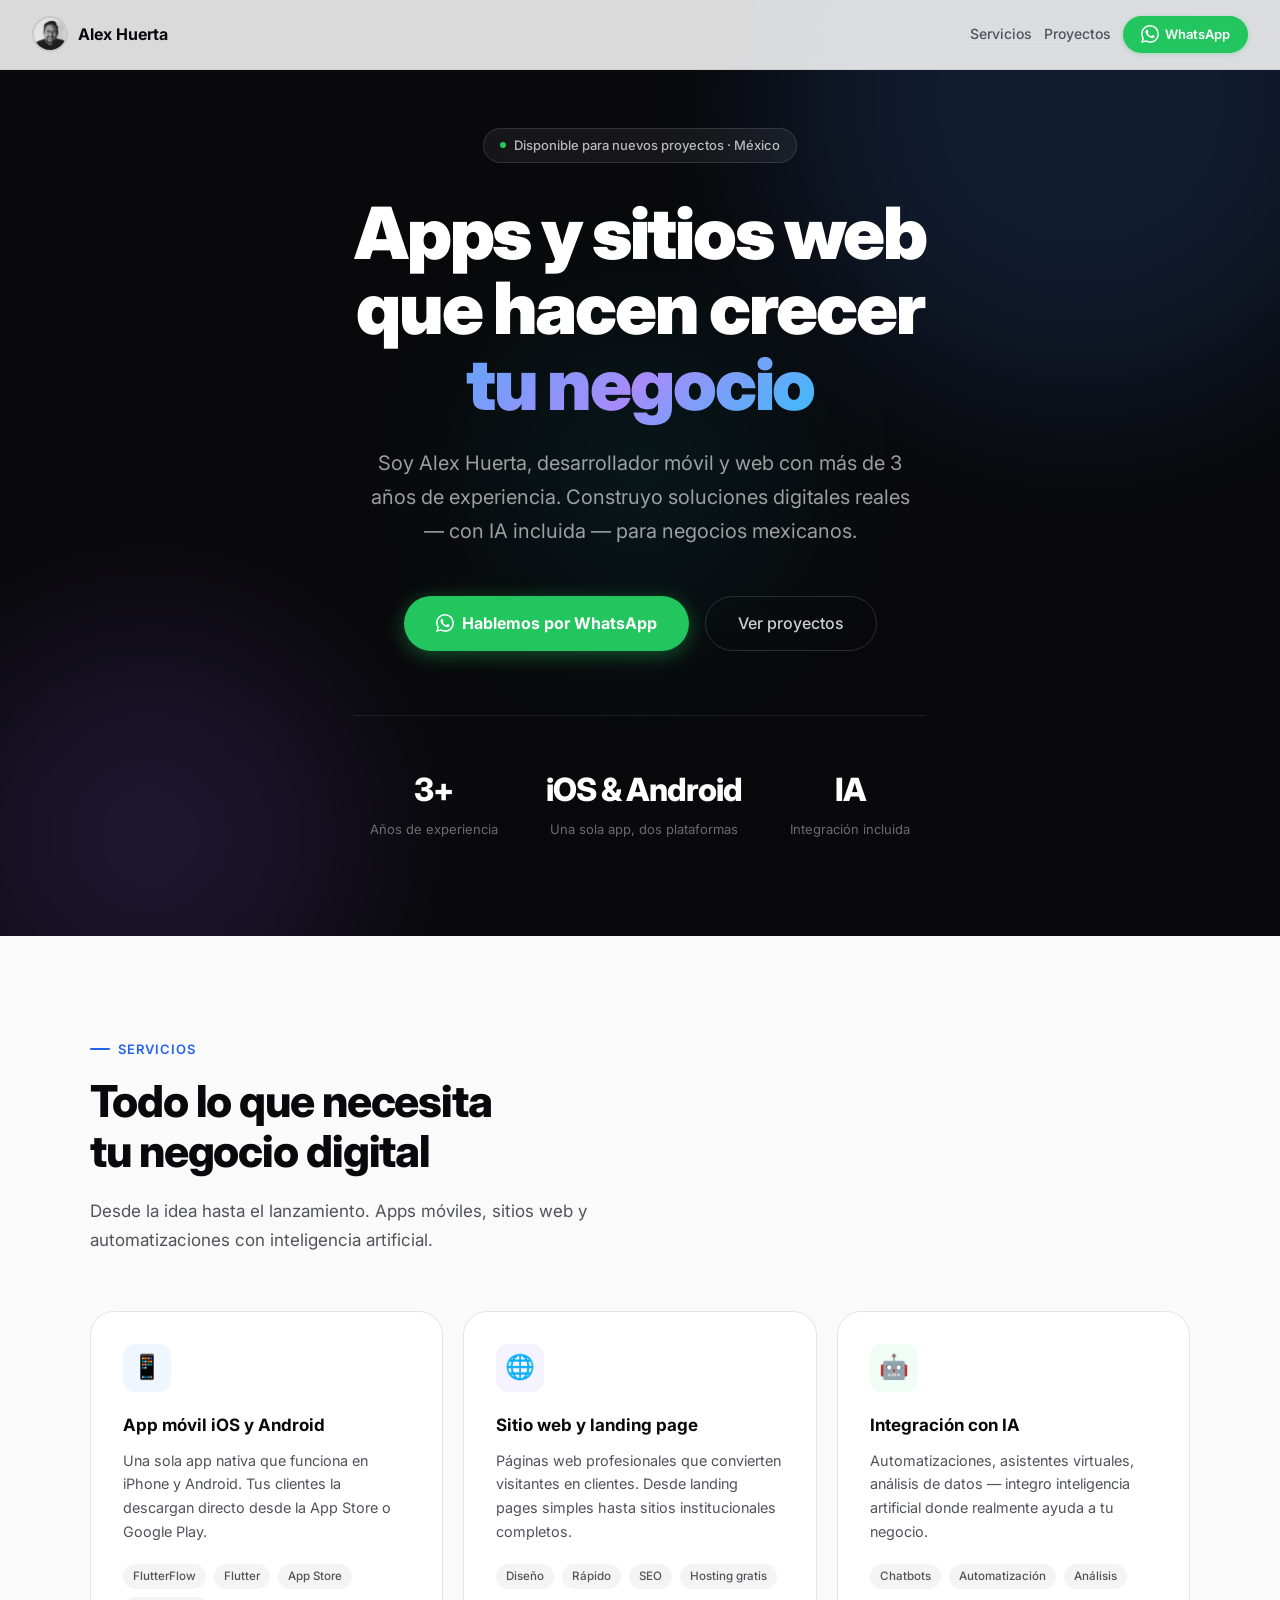
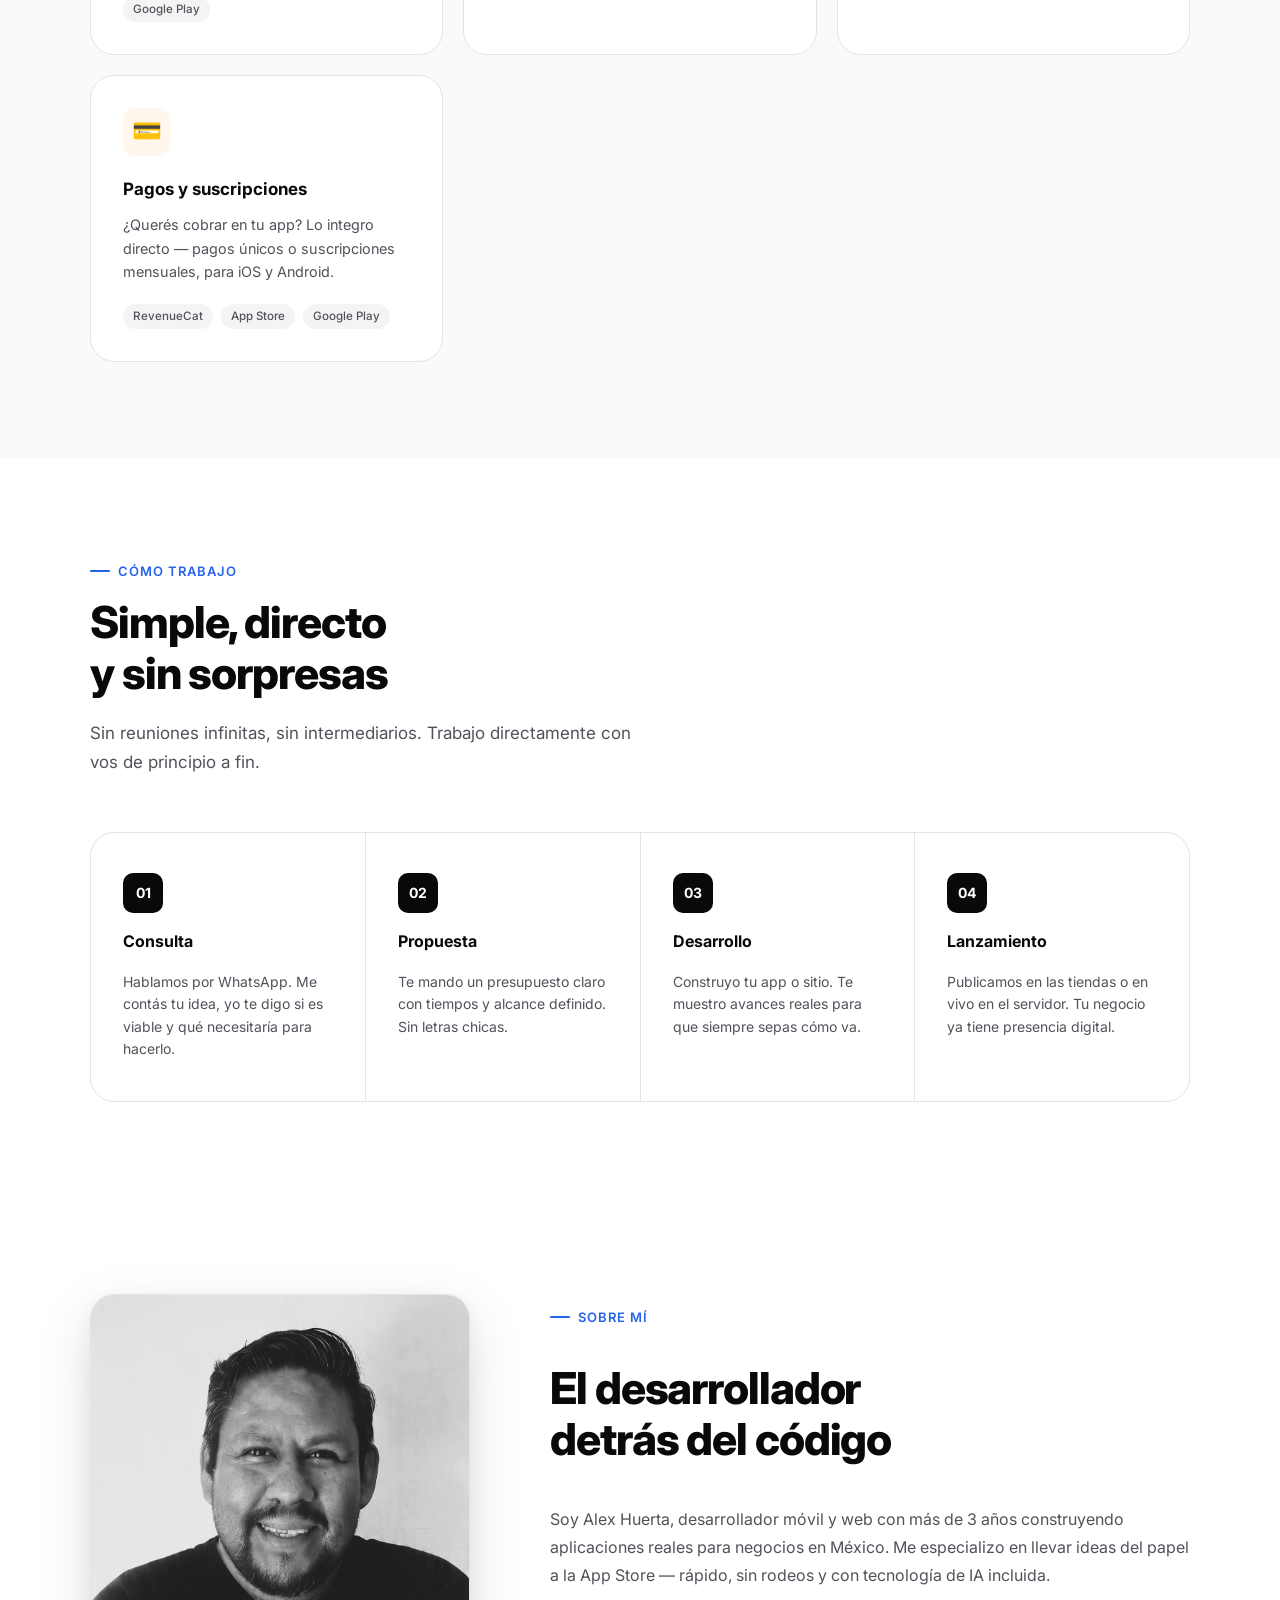
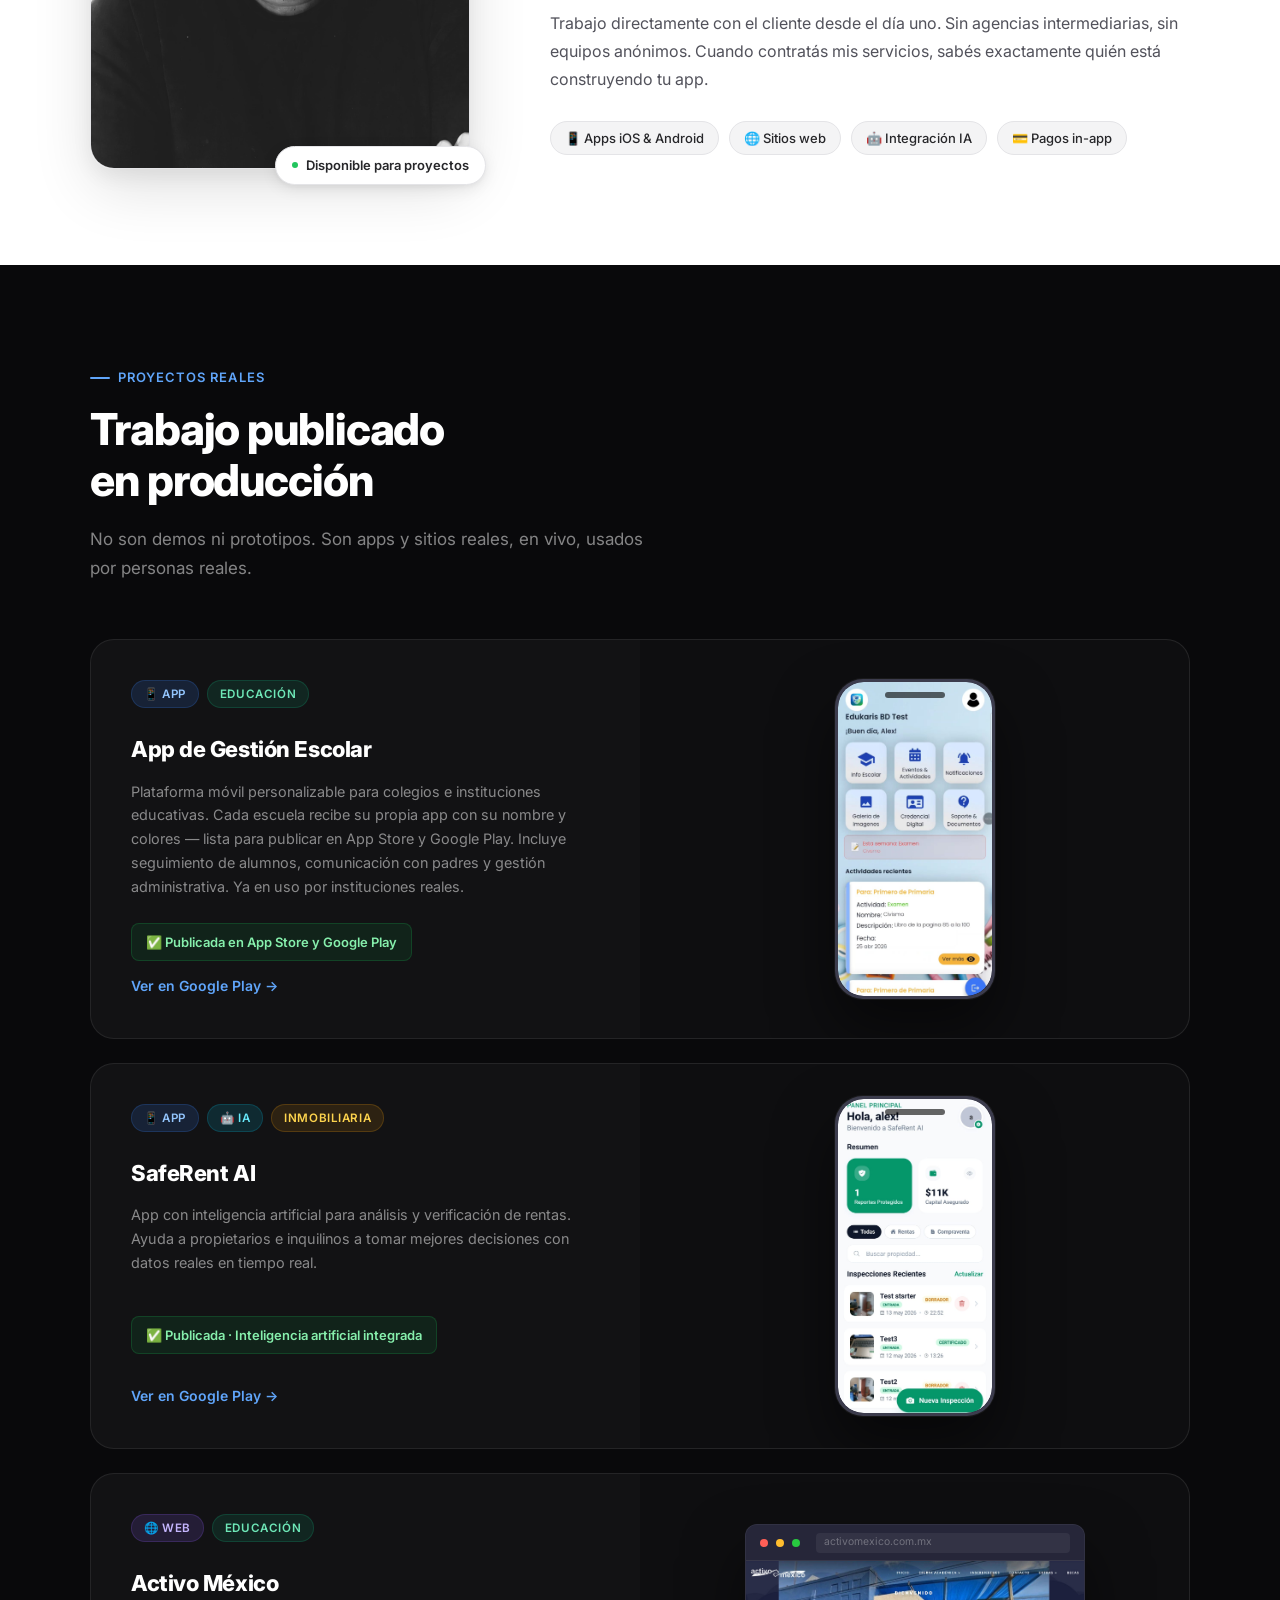
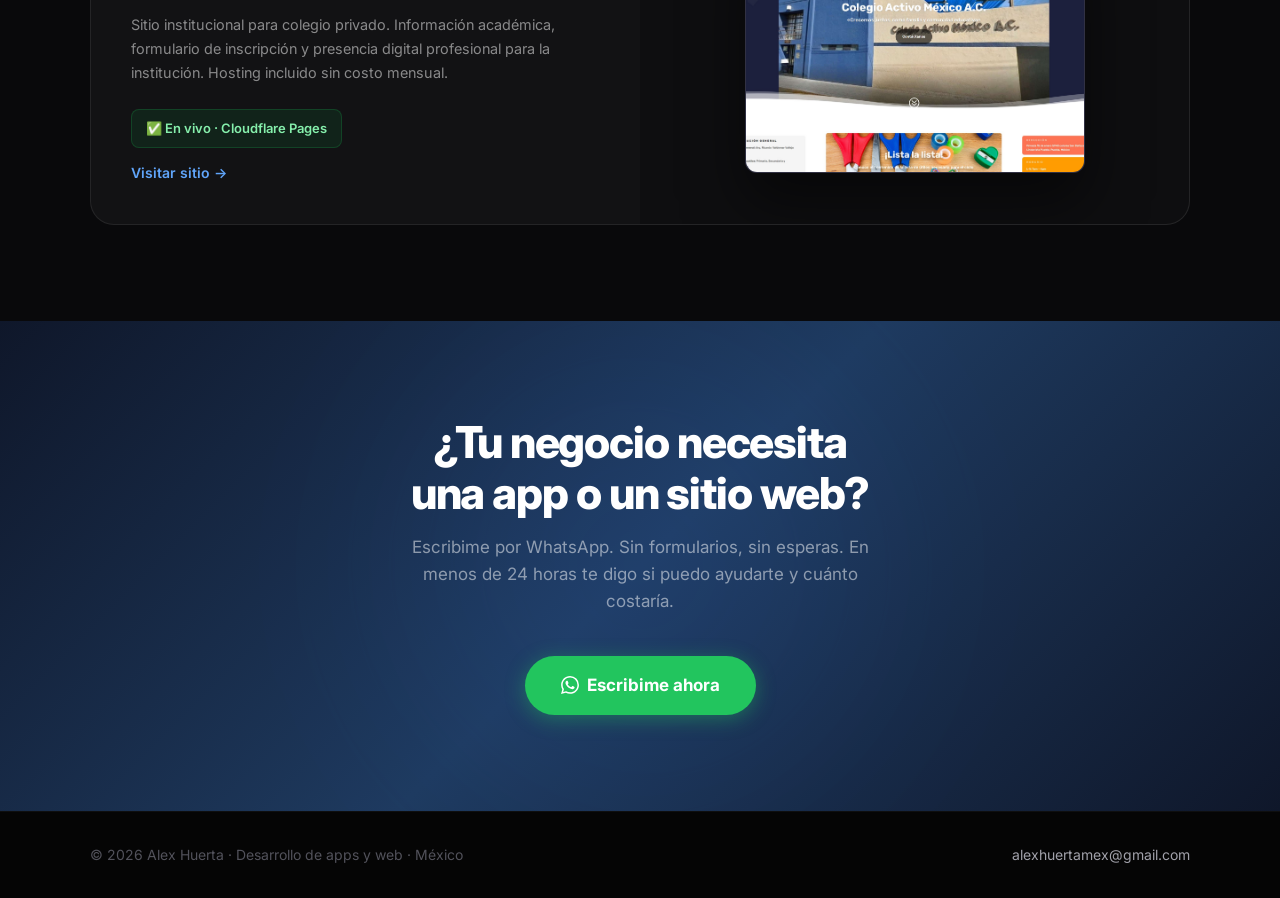
==== commit 866c775c: "fix: foto sección sobre mí" ====
--- a/index.html
+++ b/index.html
@@ -557,7 +557,7 @@
       <div class="about-grid">
         <div class="about-photo-wrap">
           <div class="about-photo-frame">
-            <img src="img/alex.jpg" alt="Alex Huerta" class="about-photo">
+            <img src="img/alex.JPG" alt="Alex Huerta" class="about-photo">
           </div>
           <div class="about-badge">
             <span class="badge-dot" style="background:#22c55e;animation:pulse 2s infinite;"></span>
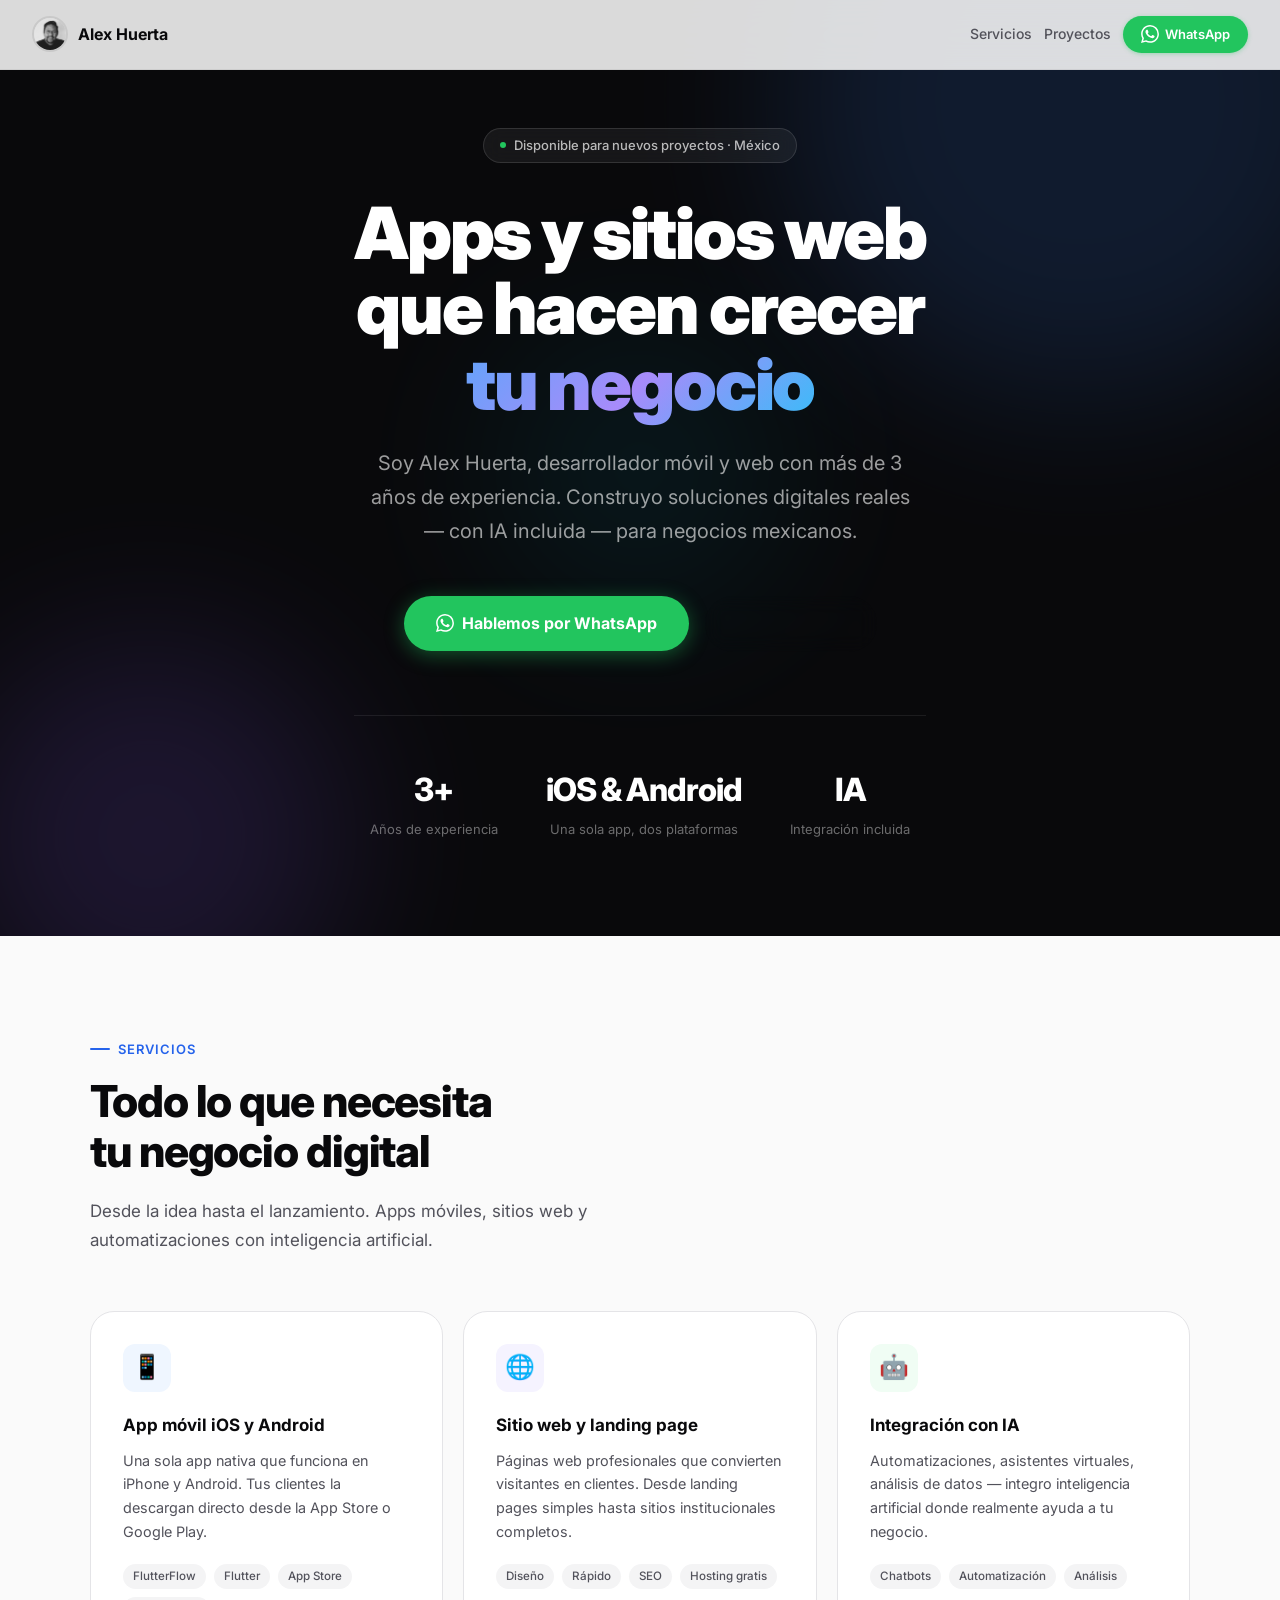
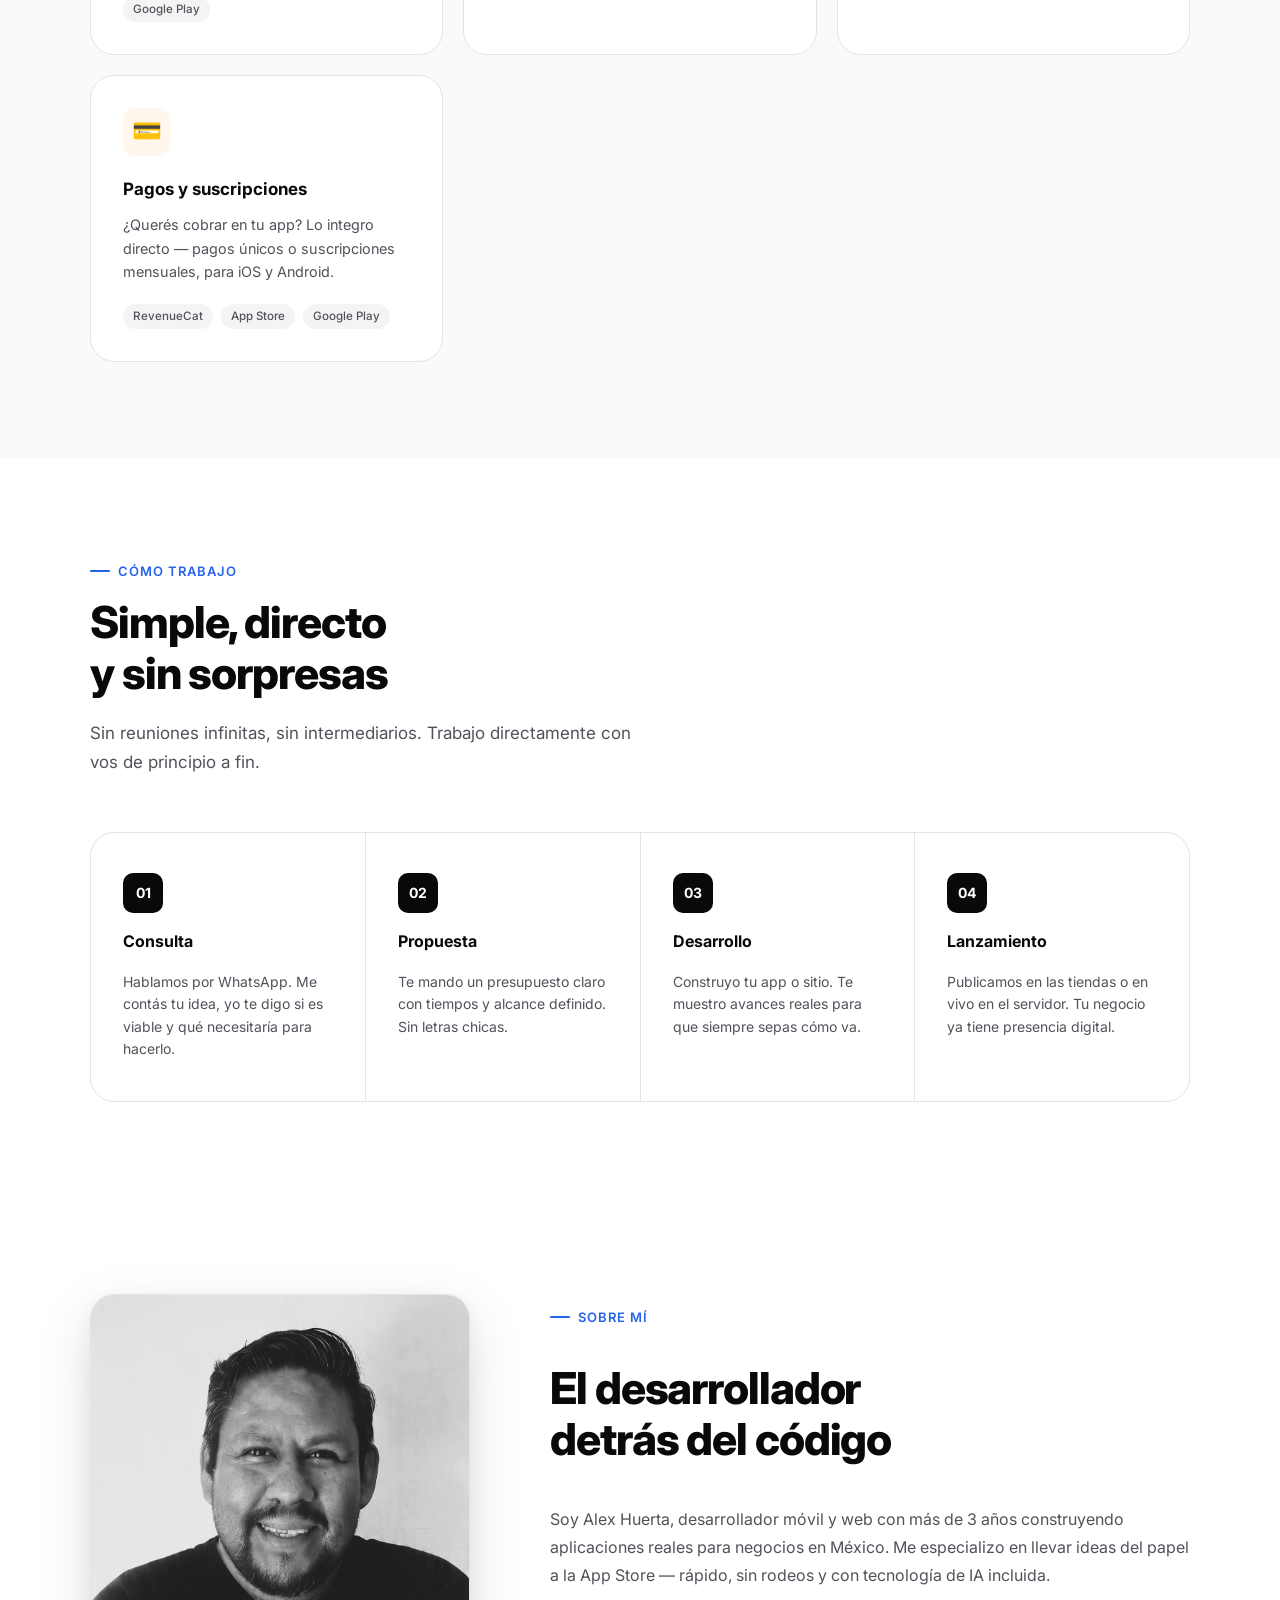
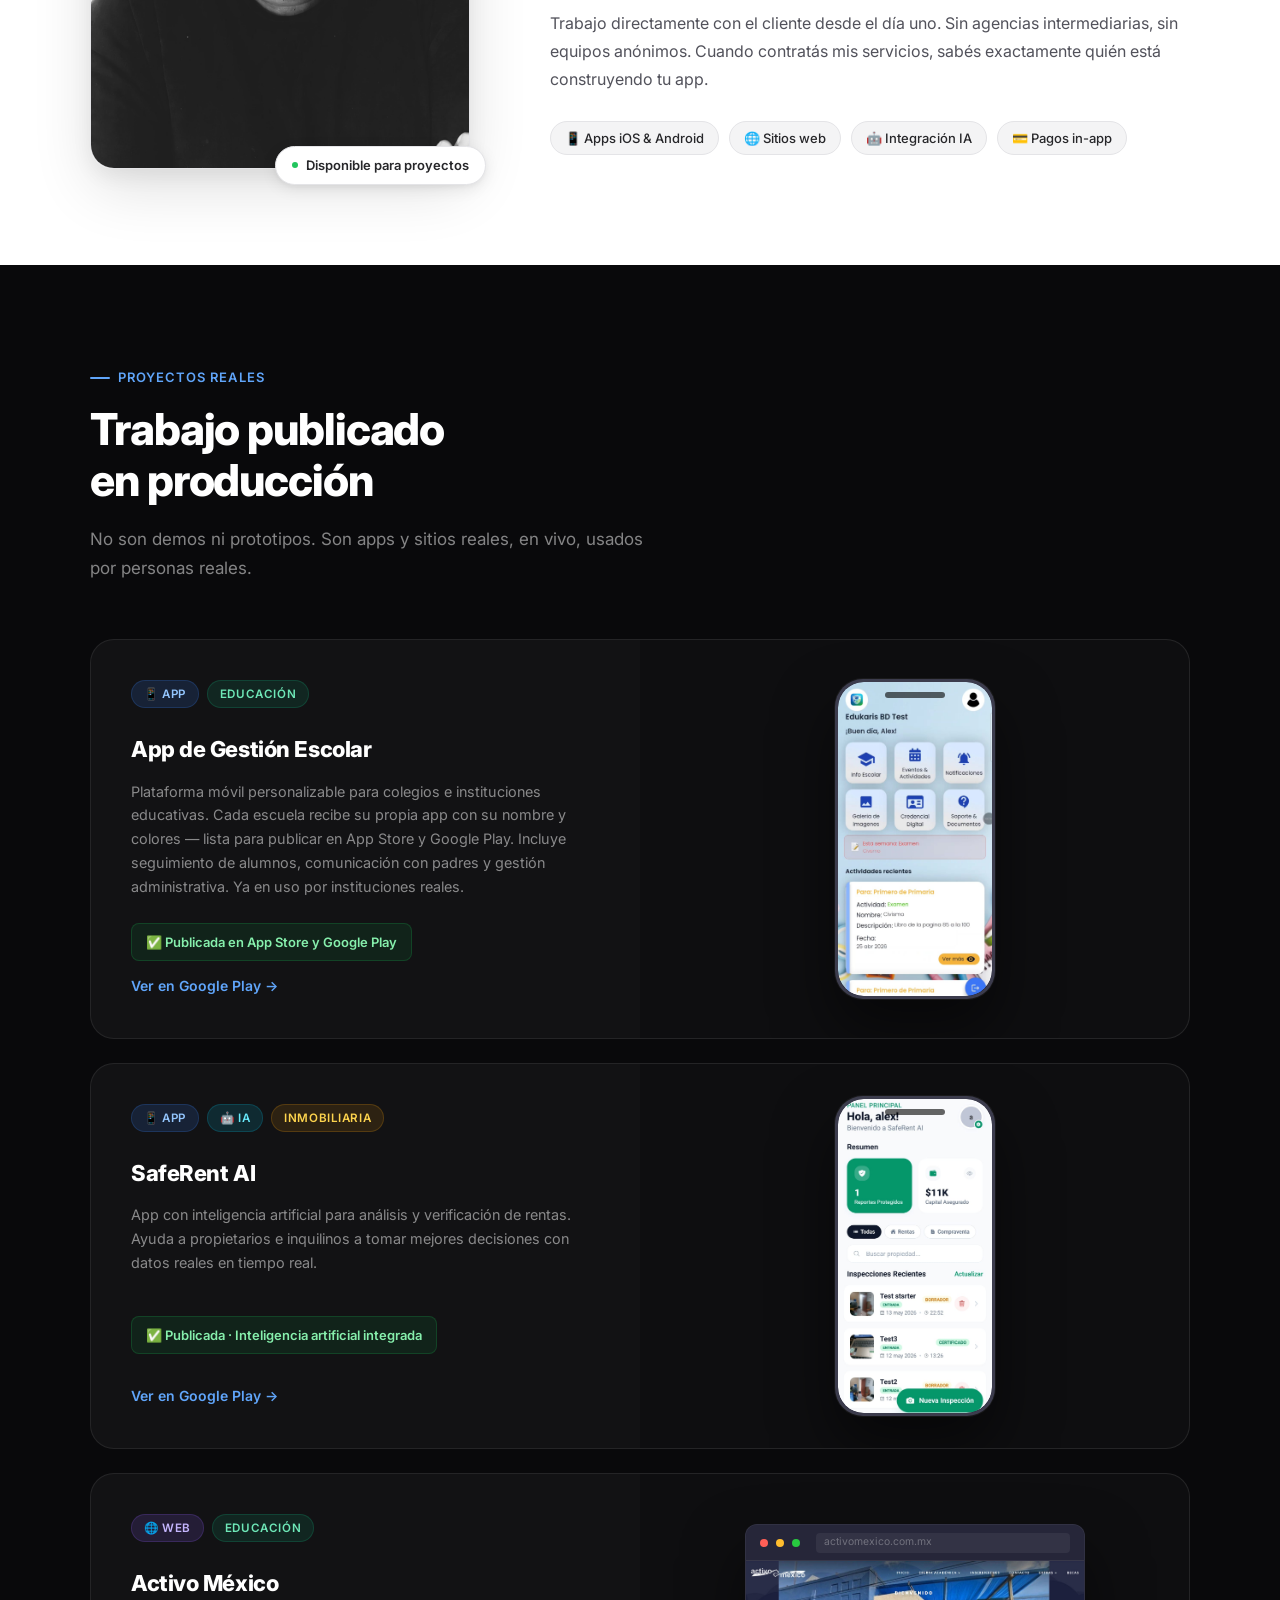
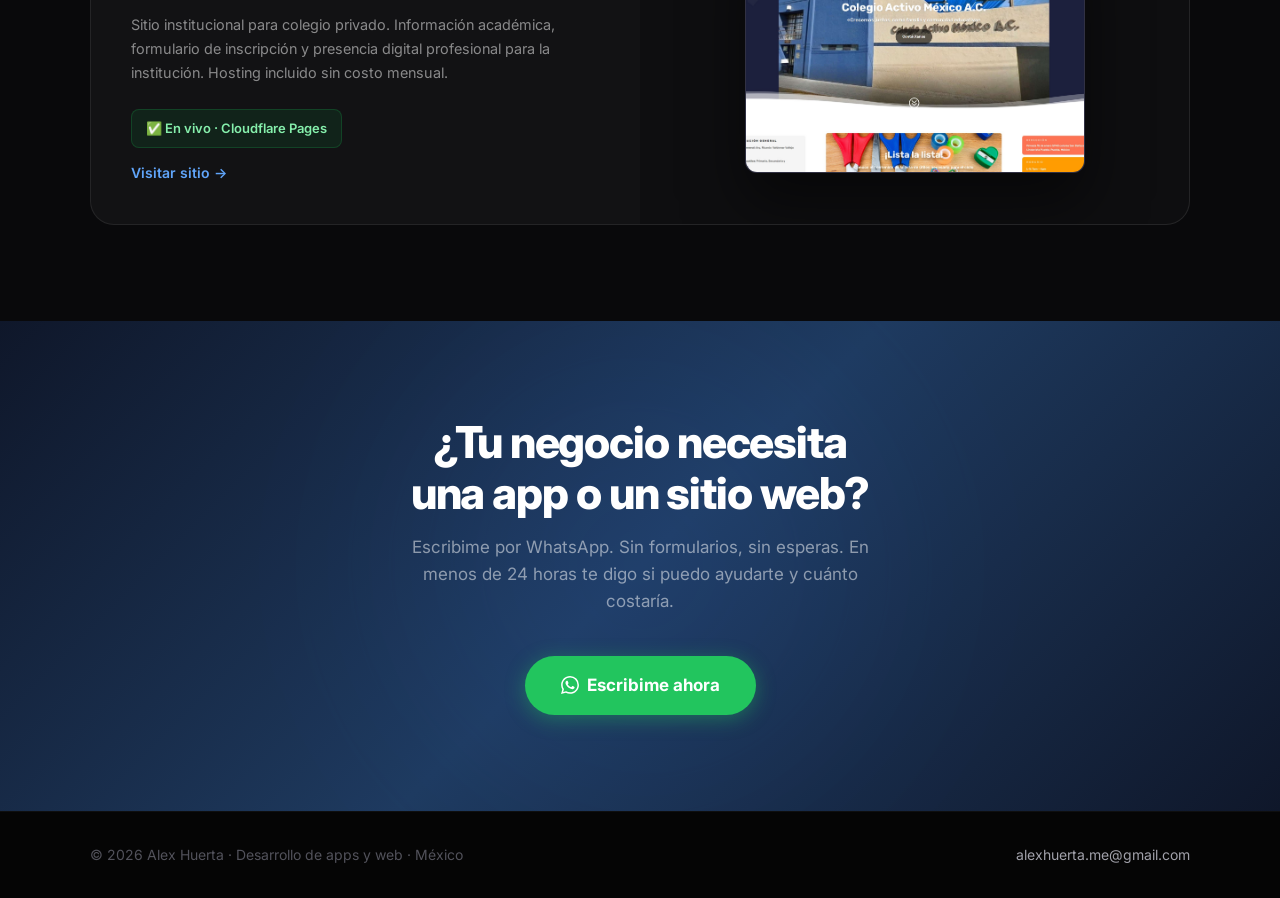
==== commit bdd0e0d3: "fix: actualizar correo de contacto" ====
--- a/index.html
+++ b/index.html
@@ -685,7 +685,7 @@
   <footer>
     <div class="footer-inner">
       <span>© 2026 Alex Huerta · Desarrollo de apps y web · México</span>
-      <a href="mailto:alexhuertamex@gmail.com">alexhuertamex@gmail.com</a>
+      <a href="mailto:alexhuerta.me@gmail.com">alexhuerta.me@gmail.com</a>
     </div>
   </footer>
 
